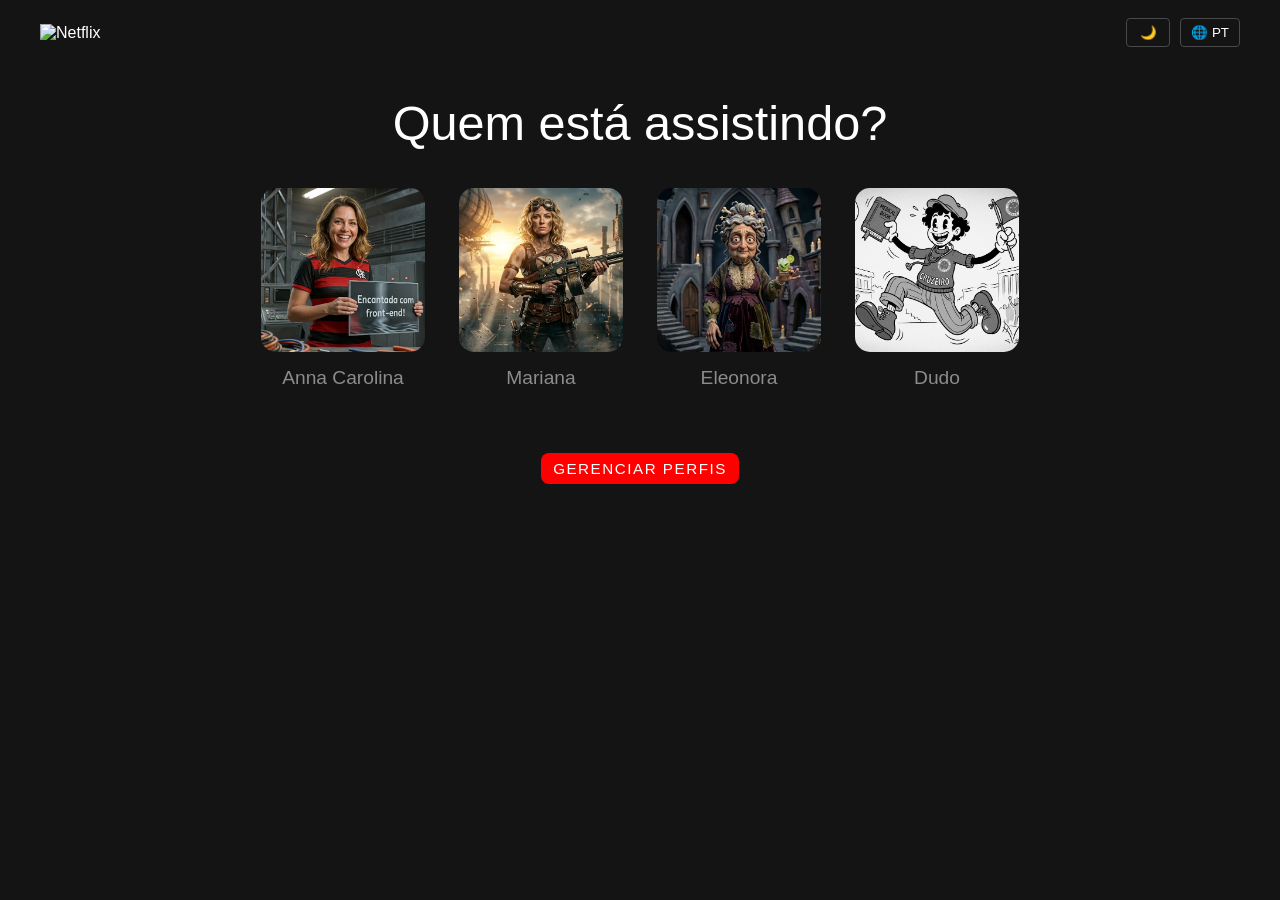
==== index.html @ 586878ca "Primeira pagina web de inspirada na netflix" ====
<!DOCTYPE html>
<html lang="pt-br">
<head>
    <meta charset="UTF-8">
    <meta name="viewport" content="width=device-width, initial-scale=1.0">
    <title>Netflix Brasil - assistir a séries e filmes online</title>
    <link rel="stylesheet" href="style.css">
    <link rel="icon" href="https://images.seeklogo.com/logo-png/32/2/netflix-logo-png_seeklogo-327627.png" type="image/x-icon">
</head>
<body>
    <!-- Navbar -->
    <header class="navbar" id="navbar">
        <nav class="navbar-left">
            <img class="logo" src="https://upload.wikimedia.org/wikipedia/commons/0/08/Netflix_2015_logo.svg"
            alt="Netflix">
        </nav>
        <div class="navbar-right">
            <button id="theme-toggle" aria-label="Alternar entre modo escuro e claro">🌙</button>
            <div class="lang-dropdown">
                <button id="lang-toggle" aria-label="Selecionar idioma" aria-expanded="false" aria-haspopup="true">🌐 PT</button>
                <ul id="lang-menu" class="lang-menu" role="menu" aria-label="Opcoes de idioma" hidden>
                    <li role="none"><button type="button" role="menuitemradio" data-lang="en" aria-checked="false" data-i18n="language.english">Inglês</button></li>
                    <li role="none"><button type="button" role="menuitemradio" data-lang="pt" aria-checked="true" data-i18n="language.portuguese">Português</button></li>
                </ul>
            </div>
        </div>
    </header>
    <main>
        <h1 data-i18n="home.whoIsWatching">Quem está assistindo?</h1>
        <section aria-label="Perfis de usuário">
            <nav class="profiles">         
                <ul>
                    <li>
                        <a href="/catalogo/catalogo.html" class="profile" target="_blank"> 
                            <figure>
                                <img src="/assets/perfil-1.jpg" alt="Um menina de uns 40 anos com cabelo loiro e olhos verdes, torcedora do flamengo e apaixonada por front-end.">
                                <figcaption>Anna Carolina</figcaption>
                            </figure>
                        </a>
                    </li>
                </ul>                
                <ul>
                    <li>
                        <a href="/catalogo/catalogo.html" class="profile" target="_blank">
                            <figure>
                                <img src="/assets/perfil-2.jpg" alt="Imagem de uma moca de cabelo curto loiro encaracolado, com uma metralhadora na mao.">
                                <figcaption>Mariana</figcaption>
                            </figure>
                        </a>                        
                    </li>                    
                </ul>
                <ul> 
                    <li>
                        <a href="/catalogo/catalogo.html" class="profile" target="_blank">
                            <figure>
                                <img src="/assets/perfil-3.jpg" alt="Imagem de uma senhora gotica e elegante com caipirinha na mao.">
                                <figcaption>Eleonora</figcaption>
                            </figure>
                        </a>
                    </li>
                </ul>
                <ul> 
                    <li>
                        <a href="/catalogo/catalogo.html" class="profile" target="_blank">
                            <figure>
                                <img src="/assets/perfil-4.jpg" alt="Imagem de um menino estudante de medicina e torcedor do cruzeiro.">
                                <figcaption>Dudo</figcaption>
                            </figure>
                        </a>
                    </li>
                </ul>
                <section class="gerenciar">
                    <button type="button" data-i18n="home.manageProfiles">Gerenciar perfis</button>
                </section>
            </nav>
        </section> 
    </main>

    <script src="js/index.js"></script>
    <script src="script.js"></script>
    
</body>
</html>
---- style.css ----
* {
    margin: 0;
    padding: 0;
    box-sizing: border-box;
}

body {
    min-height: 100vh;
    background: #141414;
    color: #ffffff;
    font-family: Arial, Helvetica, sans-serif;
    transition: background-color 0.25s ease, color 0.25s ease;
}

.navbar {
    width: 100%;
    padding: 18px 40px;
    display: flex;
    align-items: center;
    justify-content: space-between;
}

.logo {
    width: 108px;
    height: auto;
    display: block;
}

.navbar-right {
    display: flex;
    align-items: center;
    gap: 10px;
}

#theme-toggle,
#lang-toggle {
    border: 1px solid #4a4a4a;
    background: transparent;
    color: #ffffff;
    border-radius: 4px;
    padding: 6px 10px;
    cursor: pointer;
}

#theme-toggle {
    min-width: 44px;
}

.lang-dropdown {
    position: relative;
}

.lang-menu {
    position: absolute;
    top: calc(100% + 6px);
    right: 0;
    list-style: none;
    background: #1f1f1f;
    border: 1px solid #3b3b3b;
    border-radius: 6px;
    min-width: 140px;
    overflow: hidden;
    z-index: 50;
}

.lang-menu button {
    width: 100%;
    border: 0;
    background: transparent;
    color: #ffffff;
    text-align: left;
    padding: 10px 12px;
    cursor: pointer;
}

.lang-menu button:hover {
    background: #2e2e2e;
}

body.light-mode {
    background: #f5f5f5;
    color: #141414;
}

body.light-mode #theme-toggle,
body.light-mode #lang-toggle {
    border-color: #b6b6b6;
    color: #141414;
    background: #ffffff;
}

body.light-mode .lang-menu {
    background: #ffffff;
    border-color: #d0d0d0;
}

body.light-mode .lang-menu button {
    color: #141414;
}

body.light-mode .lang-menu button:hover {
    background: #f0f0f0;
}

body.light-mode .profile {
    color: #4a4a4a;
}

body.light-mode .profile:hover img,
body.light-mode .profile:focus-visible img {
    border-color: #141414;
}

body.light-mode .profile:hover figcaption,
body.light-mode .profile:focus-visible figcaption {
    color: #141414;
}

body.light-mode .gerenciar button {
    color: #4a4a4a;
    border-color: #7d7d7d;
}

body.light-mode .gerenciar button:hover,
body.light-mode .gerenciar button:focus-visible {
    color: #141414;
    border-color: #141414;
}

main {
    max-width: 1160px;
    margin: 30px auto 0;
    padding: 0 24px 40px;
}

main h1 {
    font-size: clamp(2rem, 3.8vw, 3.3rem);
    font-weight: 500;
    text-align: center;
    margin-bottom: 34px;
}

.profiles {
    display: flex;
    justify-content: center;
    align-items: flex-start;
    gap: 28px;
    flex-wrap: wrap;
}

.profiles ul {
    list-style: none;
}

.profile {
    text-decoration: none;
    color: #8c8c8c;
    display: block;
    width: 170px;
}

.profile figure {
    display: flex;
    flex-direction: column;
    align-items: center;
    gap: 12px;
}

.profile img {
    width: 170px;
    height: 170px;
    object-fit: cover;
    border-radius: 18px;
    border: 3px solid transparent;
    transition: border-color 0.2s ease, transform 0.2s ease;
}

.profile figcaption {
    font-size: 1.2rem;
    transition: color 0.2s ease;
}

.profile:hover img,
.profile:focus-visible img {
    border-color: #ffffff;
    transform: scale(1.02);
}

.profile:hover figcaption,
.profile:focus-visible figcaption {
    color: #ffffff;
}

.gerenciar {
    width: 100%;
    display: flex;
    justify-content: center;
    margin-top: 36px;
    
}

.gerenciar button {
    background: red;
    color: white;
    border: 2px solid transparent;
    border-radius: 8px;
    padding: 5px 10px;
    font-size: 0.95rem;
    letter-spacing: 0.1em;
    text-transform: uppercase;
    cursor: pointer;
    transition: color 0.2s ease, border-color 0.2s ease;
}

.gerenciar button:hover,
.gerenciar button:focus-visible {
    color: #ffffff;
    border-color: #ffffff;
}

@media (max-width: 768px) {
    .navbar {
        padding: 16px 20px;
    }

    .logo {
        width: 92px;
    }

    .profile,
    .profile img {
        width: 130px;
        height: 130px;
    }

    .profile figcaption {
        font-size: 1rem;
    }
}
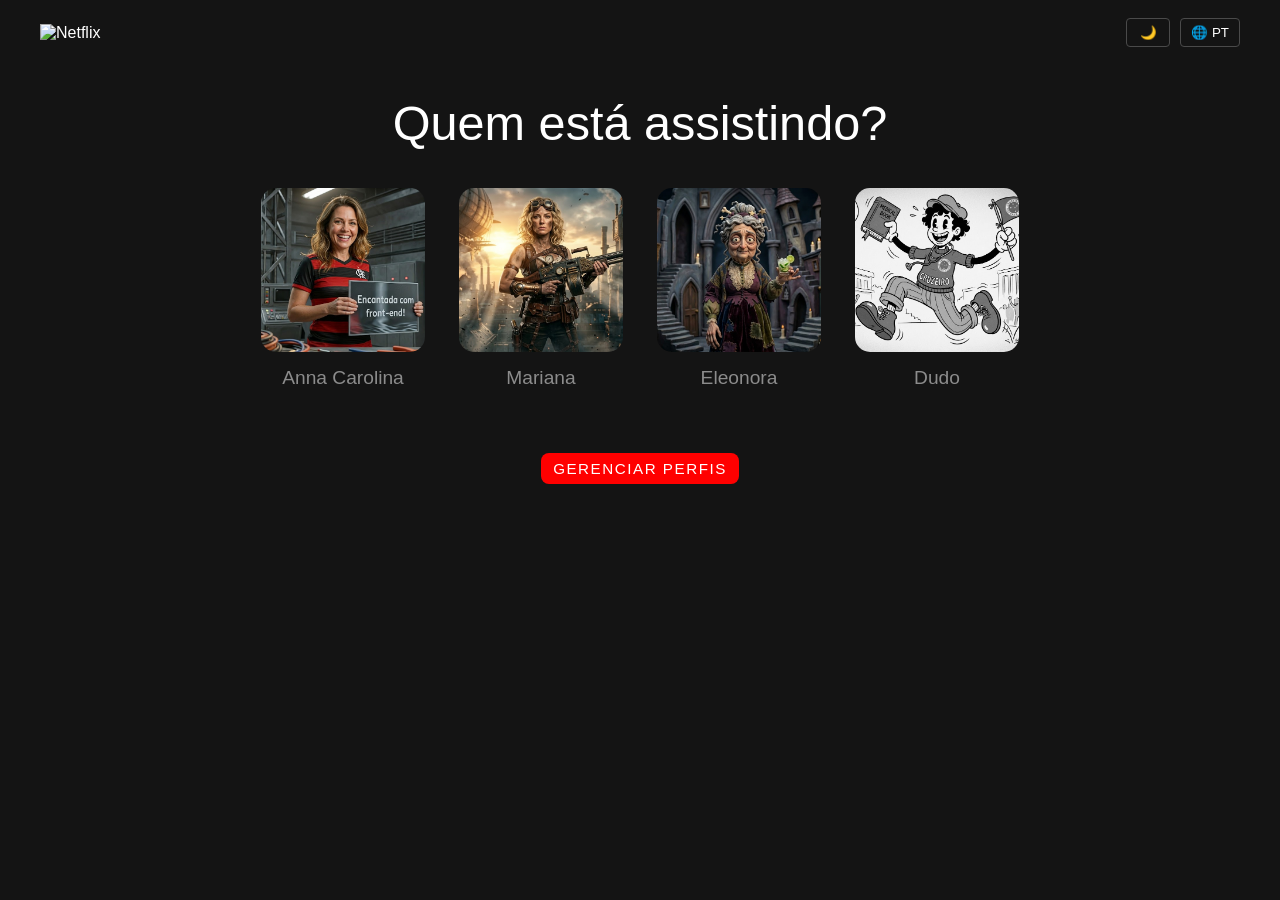
==== commit 58b0e7d9: "Revisao geral do código e correções nos arquivos de catalogo e assets." ====
--- a/index.html
+++ b/index.html
@@ -4,16 +4,17 @@
     <meta charset="UTF-8">
     <meta name="viewport" content="width=device-width, initial-scale=1.0">
     <title>Netflix Brasil - assistir a séries e filmes online</title>
+
     <link rel="stylesheet" href="style.css">
-    <link rel="icon" href="https://images.seeklogo.com/logo-png/32/2/netflix-logo-png_seeklogo-327627.png" type="image/x-icon">
+    <link rel="icon" href="https://images.seeklogo.com/logo-png/32/2/netflix-logo-png_seeklogo-327627.png">
+
 </head>
 <body>
-    <!-- Navbar -->
-    <header class="navbar" id="navbar">
-        <nav class="navbar-left">
+    <header class="navbar" id="navbar" aria-label="Barra principal">
+        <div class="navbar-left">
             <img class="logo" src="https://upload.wikimedia.org/wikipedia/commons/0/08/Netflix_2015_logo.svg"
             alt="Netflix">
-        </nav>
+        </div>
         <div class="navbar-right">
             <button id="theme-toggle" aria-label="Alternar entre modo escuro e claro">🌙</button>
             <div class="lang-dropdown">
@@ -28,51 +29,45 @@
     <main>
         <h1 data-i18n="home.whoIsWatching">Quem está assistindo?</h1>
         <section aria-label="Perfis de usuário">
-            <nav class="profiles">         
-                <ul>
+            <section class="profiles" aria-label="Perfis disponíveis">         
+                <ul class="profiles-list" aria-label="Lista de perfis">
                     <li>
-                        <a href="/catalogo/catalogo.html" class="profile" target="_blank"> 
+                        <a href="catalogo/catalogo.html" class="profile" target="_blank" rel="noopener noreferrer"> 
                             <figure>
-                                <img src="/assets/perfil-1.jpg" alt="Um menina de uns 40 anos com cabelo loiro e olhos verdes, torcedora do flamengo e apaixonada por front-end.">
+                                <img src="assets/perfil-1.jpg" alt="Uma moça com cabelo loiro e olhos verdes, torcedora do flamengo e apaixonada por front-end.">
                                 <figcaption>Anna Carolina</figcaption>
                             </figure>
                         </a>
-                    </li>
-                </ul>                
-                <ul>
+                    </li>               
                     <li>
-                        <a href="/catalogo/catalogo.html" class="profile" target="_blank">
+                        <a href="catalogo/catalogo.html" class="profile" target="_blank" rel="noopener noreferrer">
                             <figure>
-                                <img src="/assets/perfil-2.jpg" alt="Imagem de uma moca de cabelo curto loiro encaracolado, com uma metralhadora na mao.">
+                                <img src="assets/perfil-2.jpg" alt="Imagem de uma moca de cabelo curto loiro encaracolado, com uma metralhadora na mao.">
                                 <figcaption>Mariana</figcaption>
                             </figure>
                         </a>                        
-                    </li>                    
-                </ul>
-                <ul> 
+                    </li>
                     <li>
-                        <a href="/catalogo/catalogo.html" class="profile" target="_blank">
+                        <a href="catalogo/catalogo.html" class="profile" target="_blank" rel="noopener noreferrer">
                             <figure>
-                                <img src="/assets/perfil-3.jpg" alt="Imagem de uma senhora gotica e elegante com caipirinha na mao.">
+                                <img src="assets/perfil-3.jpg" alt="Imagem de uma senhora gotica e elegante com caipirinha na mao.">
                                 <figcaption>Eleonora</figcaption>
                             </figure>
                         </a>
                     </li>
-                </ul>
-                <ul> 
                     <li>
-                        <a href="/catalogo/catalogo.html" class="profile" target="_blank">
+                        <a href="catalogo/catalogo.html" class="profile" target="_blank" rel="noopener noreferrer">
                             <figure>
-                                <img src="/assets/perfil-4.jpg" alt="Imagem de um menino estudante de medicina e torcedor do cruzeiro.">
+                                <img src="assets/perfil-4.jpg" alt="Imagem de um menino estudante de medicina e torcedor do cruzeiro.">
                                 <figcaption>Dudo</figcaption>
                             </figure>
                         </a>
                     </li>
                 </ul>
-                <section class="gerenciar">
+                <section class="gerenciar" aria-label="Ações de perfil">
                     <button type="button" data-i18n="home.manageProfiles">Gerenciar perfis</button>
                 </section>
-            </nav>
+            </section>
         </section> 
     </main>
 
--- a/style.css
+++ b/style.css
@@ -152,6 +152,14 @@
     list-style: none;
 }
 
+.profiles-list {
+    display: flex;
+    justify-content: center;
+    align-items: flex-start;
+    gap: 28px;
+    flex-wrap: wrap;
+}
+
 .profile {
     text-decoration: none;
     color: #8c8c8c;
